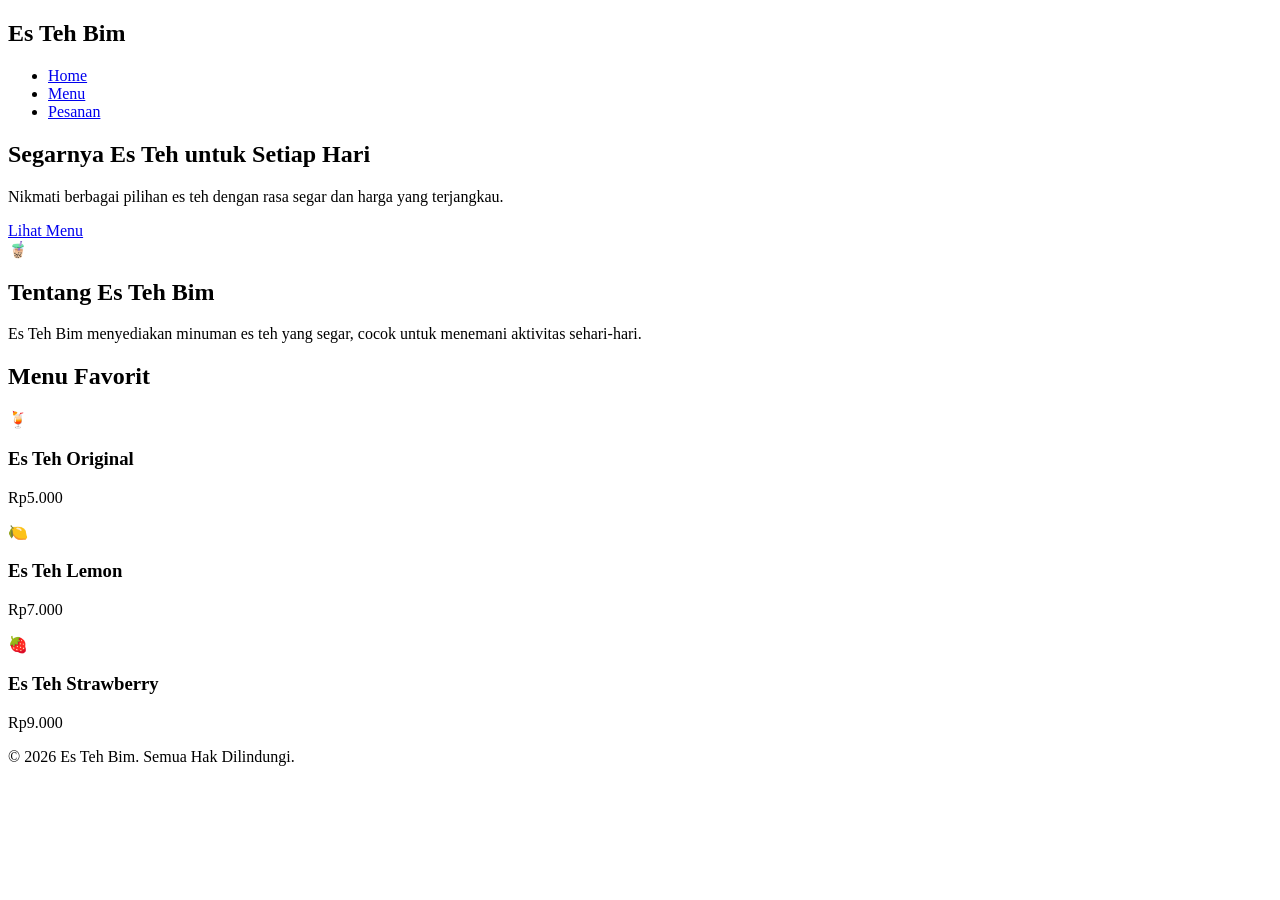
==== index.html @ 72423c49 "indexa" ====
<!DOCTYPE html>
<html lang="id">
<head>
    <meta charset="UTF-8">
    <meta name="viewport" content="width=device-width, initial-scale=1.0">
    <title>Es Teh Bim</title>
    <link rel="stylesheet" href="style.css">
</head>

<body>

    <header>
        <nav class="navbar">
            <h1 class="logo">Es Teh Bim</h1>

            <ul class="nav-menu">
                <li><a href="index.html">Home</a></li>
                <li><a href="menu.html">Menu</a></li>
                <li><a href="pesanan.html">Pesanan</a></li>
            </ul>
        </nav>
    </header>

    <main>

        <section class="hero">
            <div class="hero-text">
                <h2>Segarnya Es Teh untuk Setiap Hari</h2>
                <p>
                    Nikmati berbagai pilihan es teh dengan rasa segar
                    dan harga yang terjangkau.
                </p>

                <a href="menu.html" class="btn">Lihat Menu</a>
            </div>

            <div class="hero-image">
                <div class="tea-glass">🧋</div>
            </div>
        </section>

        <section class="about">
            <h2>Tentang Es Teh Bim</h2>

            <p>
                Es Teh Bim menyediakan minuman es teh yang segar,
                cocok untuk menemani aktivitas sehari-hari.
            </p>
        </section>

        <section class="favorite">
            <h2>Menu Favorit</h2>

            <div class="product-container">

                <article class="product-card">
                    <div class="product-image">🍹</div>
                    <h3>Es Teh Original</h3>
                    <p>Rp5.000</p>
                </article>

                <article class="product-card">
                    <div class="product-image">🍋</div>
                    <h3>Es Teh Lemon</h3>
                    <p>Rp7.000</p>
                </article>

                <article class="product-card">
                    <div class="product-image">🍓</div>
                    <h3>Es Teh Strawberry</h3>
                    <p>Rp9.000</p>
                </article>

            </div>
        </section>

    </main>

    <footer>
        <p>&copy; 2026 Es Teh Bim. Semua Hak Dilindungi.</p>
    </footer>

</body>
</html>
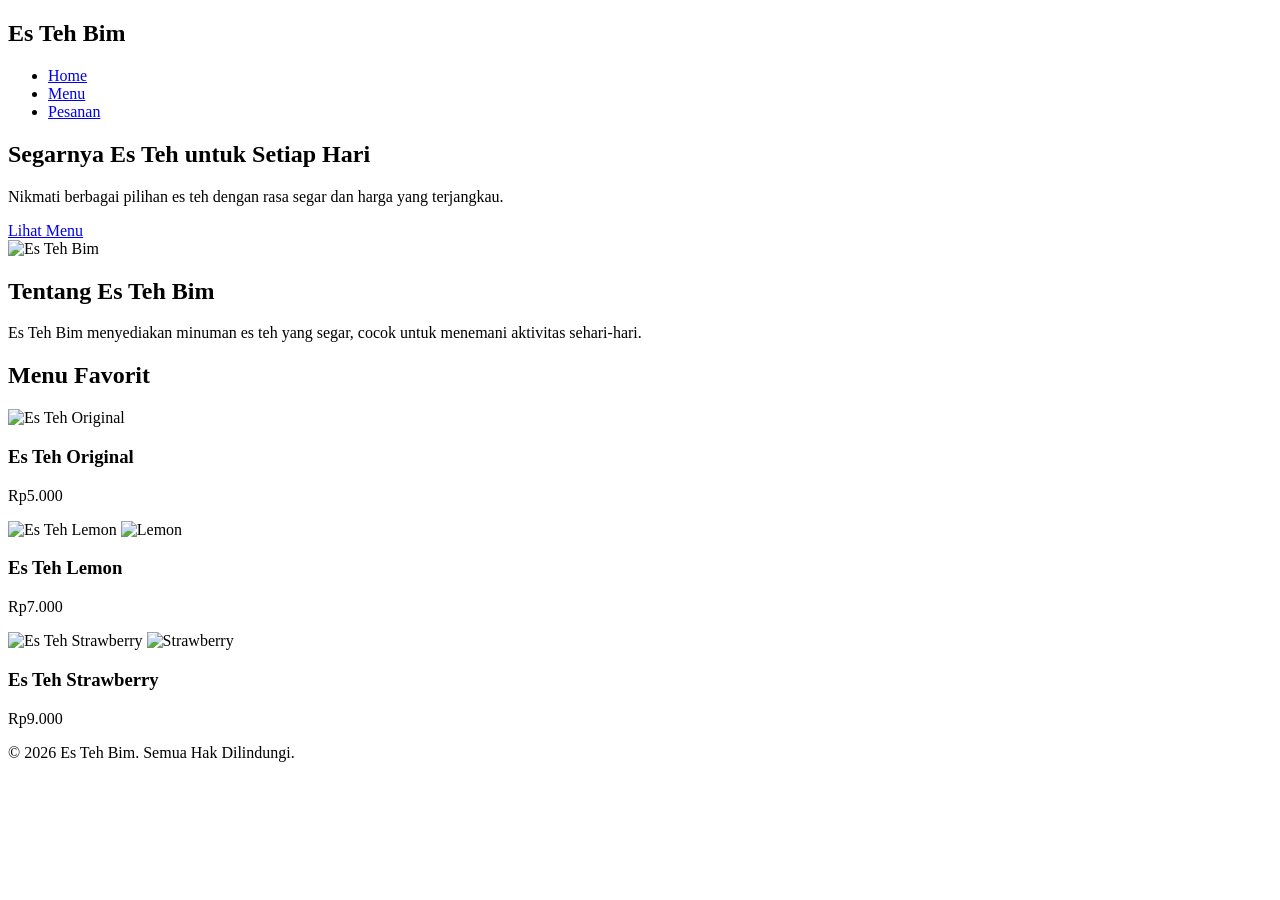
==== commit 57086c9e: "index new" ====
--- a/index.html
+++ b/index.html
@@ -23,9 +23,12 @@
 
     <main>
 
+        <!-- HERO -->
         <section class="hero">
+
             <div class="hero-text">
                 <h2>Segarnya Es Teh untuk Setiap Hari</h2>
+
                 <p>
                     Nikmati berbagai pilihan es teh dengan rasa segar
                     dan harga yang terjangkau.
@@ -35,49 +38,73 @@
             </div>
 
             <div class="hero-image">
-                <div class="tea-glass">🧋</div>
+                <img src="esteh.png" alt="Es Teh Bim">
             </div>
+
         </section>
 
+
+        <!-- TENTANG -->
         <section class="about">
+
             <h2>Tentang Es Teh Bim</h2>
 
             <p>
                 Es Teh Bim menyediakan minuman es teh yang segar,
                 cocok untuk menemani aktivitas sehari-hari.
             </p>
+
         </section>
 
-        <section class="favorite">
-            <h2>Menu Favorit</h2>
 
-            <div class="product-container">
+        <!-- MENU FAVORIT -->
+    <section class="favorite">
+    <h2>Menu Favorit</h2>
 
-                <article class="product-card">
-                    <div class="product-image">🍹</div>
-                    <h3>Es Teh Original</h3>
-                    <p>Rp5.000</p>
-                </article>
+    <div class="product-container">
 
-                <article class="product-card">
-                    <div class="product-image">🍋</div>
-                    <h3>Es Teh Lemon</h3>
-                    <p>Rp7.000</p>
-                </article>
+        <article class="product-card">
+            <div class="product-image">
+                <img class="original" src="esteh.png" alt="Es Teh Original">
+            </div>
 
-                <article class="product-card">
-                    <div class="product-image">🍓</div>
-                    <h3>Es Teh Strawberry</h3>
-                    <p>Rp9.000</p>
-                </article>
+            <h3>Es Teh Original</h3>
+            <p>Rp5.000</p>
+        </article>
 
+        <article class="product-card">
+            <div class="product-image">
+                <img class="tea-main" src="esteh.png" alt="Es Teh Lemon">
+                <img class="fruit lemon" src="lemon.webp" alt="Lemon">
             </div>
-        </section>
+
+            <h3>Es Teh Lemon</h3>
+            <p>Rp7.000</p>
+        </article>
+
+        <article class="product-card">
+            <div class="product-image">
+                <img class="tea-main" src="esteh.png" alt="Es Teh Strawberry">
+                <img class="fruit strawberry" src="strawberry.webp" alt="Strawberry">
+            </div>
+
+            <h3>Es Teh Strawberry</h3>
+            <p>Rp9.000</p>
+        </article>
+
+    </div>
+</section>
 
     </main>
 
+
+    <!-- FOOTER -->
     <footer>
-        <p>&copy; 2026 Es Teh Bim. Semua Hak Dilindungi.</p>
+
+        <p>
+            &copy; 2026 Es Teh Bim. Semua Hak Dilindungi.
+        </p>
+
     </footer>
 
 </body>
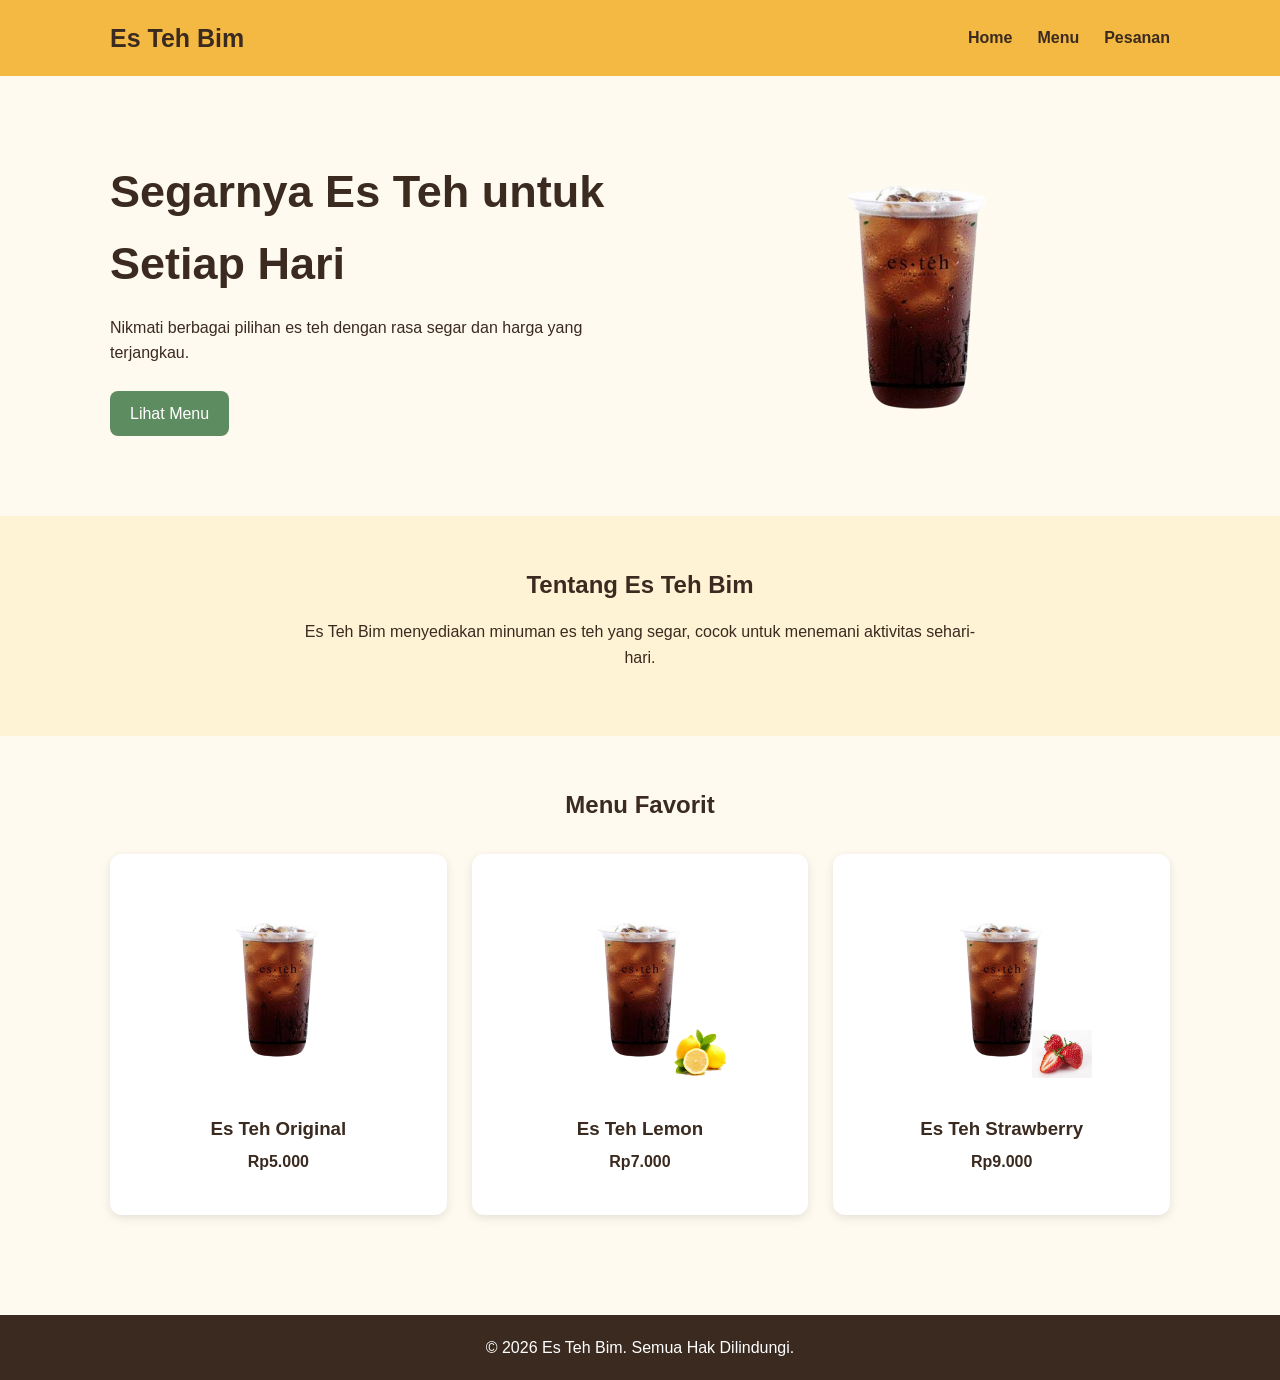
==== commit eb7afd50: "perbaikan html,js" ====
--- a/index.html
+++ b/index.html
@@ -65,7 +65,7 @@
 
         <article class="product-card">
             <div class="product-image">
-                <img class="original" src="esteh.png" alt="Es Teh Original">
+                <img class="tea-main" src="esteh.png" alt="Es Teh Original">
             </div>
 
             <h3>Es Teh Original</h3>
@@ -75,7 +75,7 @@
         <article class="product-card">
             <div class="product-image">
                 <img class="tea-main" src="esteh.png" alt="Es Teh Lemon">
-                <img class="fruit lemon" src="lemon.webp" alt="Lemon">
+                <img class="fruit lemon" src="Lemon.webp" alt="Lemon">
             </div>
 
             <h3>Es Teh Lemon</h3>
@@ -85,7 +85,7 @@
         <article class="product-card">
             <div class="product-image">
                 <img class="tea-main" src="esteh.png" alt="Es Teh Strawberry">
-                <img class="fruit strawberry" src="strawberry.webp" alt="Strawberry">
+                <img class="fruit strawberry" src="Strawberry.webp" alt="Strawberry">
             </div>
 
             <h3>Es Teh Strawberry</h3>
--- a/style.css
+++ b/style.css
@@ -0,0 +1,334 @@
+* {
+    margin: 0;
+    padding: 0;
+    box-sizing: border-box;
+}
+
+body {
+    font-family: Arial, sans-serif;
+    background-color: #fffaf0;
+    color: #3a2a1f;
+    line-height: 1.6;
+}
+
+/* Navbar */
+header {
+    background-color: #f4b942;
+}
+
+.navbar {
+    max-width: 1100px;
+    margin: auto;
+    padding: 18px 20px;
+    display: flex;
+    justify-content: space-between;
+    align-items: center;
+}
+
+.logo {
+    font-size: 25px;
+}
+
+.nav-menu {
+    display: flex;
+    gap: 25px;
+    list-style: none;
+}
+
+.nav-menu a {
+    text-decoration: none;
+    color: #3a2a1f;
+    font-weight: bold;
+}
+
+.nav-menu a:hover {
+    text-decoration: underline;
+}
+
+/* Hero */
+.hero {
+    max-width: 1100px;
+    margin: auto;
+    padding: 70px 20px;
+    display: flex;
+    justify-content: space-between;
+    align-items: center;
+    gap: 50px;
+}
+
+.hero-text {
+    flex: 1;
+}
+
+.hero-text h2 {
+    font-size: 45px;
+    margin-bottom: 15px;
+}
+
+.hero-text p {
+    margin-bottom: 25px;
+}
+
+.hero-image {
+    flex: 1;
+    display: flex;
+    justify-content: center;
+    align-items: center;
+}
+
+.hero-image img {
+    width: 250px;
+    height: 300px;
+    object-fit: contain;
+}
+
+/* Button */
+.btn {
+    display: inline-block;
+    padding: 10px 20px;
+    background-color: #5e8c61;
+    color: white;
+    text-decoration: none;
+    border: none;
+    border-radius: 8px;
+    font-size: 16px;
+    cursor: pointer;
+}
+
+.btn:hover {
+    opacity: 0.8;
+}
+
+/* Section */
+.about,
+.favorite,
+.menu-section,
+.order-section {
+    max-width: 1100px;
+    margin: auto;
+    padding: 50px 20px;
+    text-align: center;
+}
+
+.about {
+    max-width: 100%;
+    background-color: #fff3d6;
+}
+
+.about p {
+    max-width: 700px;
+    margin: 15px auto;
+}
+
+/* Product */
+.product-container {
+    width: 100%;
+    display: grid;
+    grid-template-columns: repeat(3, minmax(0, 1fr));
+    gap: 25px;
+    margin-top: 30px;
+}
+
+.product-card {
+    width: 100%;
+    min-width: 0;
+    background-color: white;
+    padding: 25px;
+    border-radius: 12px;
+    box-shadow: 0 3px 10px rgba(0, 0, 0, 0.1);
+}
+
+/* Foto Produk */
+.product-image {
+    width: 100%;
+    height: 220px;
+    margin-bottom: 15px;
+    position: relative;
+    display: flex;
+    justify-content: center;
+    align-items: center;
+    border-radius: 10px;
+}
+
+.product-image .tea-main {
+    width: 150px !important;
+    height: 200px !important;
+    object-fit: contain;
+    position: relative;
+    z-index: 1;
+}
+
+.product-image .fruit {
+    position: absolute;
+    width: 60px !important;
+    height: 60px !important;
+    object-fit: contain;
+    display: block !important;
+    visibility: visible !important;
+    opacity: 1 !important;
+    z-index: 2;
+}
+
+.product-image .lemon {
+    left: calc(50% + 30px);
+    bottom: 15px;
+}
+
+.product-image .strawberry {
+    left: calc(50% + 30px);
+    bottom: 15px;
+}
+
+.product-card h3 {
+    margin-bottom: 5px;
+}
+
+.product-card p {
+    margin-bottom: 15px;
+    font-weight: bold;
+}
+
+/* Tombol Produk */
+.product-card .btn {
+    width: auto;
+    min-width: 90px;
+}
+
+/* Menu */
+.menu-description {
+    margin-top: 10px;
+}
+
+.cart {
+    margin-top: 50px;
+    padding: 25px;
+    background-color: #fff3d6;
+    border-radius: 12px;
+}
+
+#cart-list {
+    margin: 20px 0;
+}
+
+#cart-list p {
+    margin-bottom: 8px;
+}
+
+/* Form */
+.order-section {
+    max-width: 600px;
+}
+
+#order-form {
+    background-color: white;
+    margin-top: 30px;
+    padding: 30px;
+    border-radius: 12px;
+    box-shadow: 0 3px 10px rgba(0, 0, 0, 0.1);
+    text-align: left;
+}
+
+.form-group {
+    margin-bottom: 20px;
+}
+
+.form-group label {
+    display: block;
+    margin-bottom: 5px;
+    font-weight: bold;
+}
+
+.form-group input,
+.form-group select {
+    width: 100%;
+    padding: 12px;
+    border: 1px solid #ccc;
+    border-radius: 7px;
+    font-size: 15px;
+}
+
+#order-result {
+    margin-top: 25px;
+    padding: 15px;
+}
+
+/* Footer */
+footer {
+    margin-top: 50px;
+    padding: 20px;
+    background-color: #3a2a1f;
+    color: white;
+    text-align: center;
+}
+
+/* Tablet */
+@media (max-width: 768px) {
+    .navbar {
+        flex-direction: column;
+        gap: 10px;
+    }
+
+    .nav-menu {
+        gap: 15px;
+    }
+
+    .hero {
+        flex-direction: column;
+        text-align: center;
+        padding: 50px 20px;
+    }
+
+    .hero-text h2 {
+        font-size: 32px;
+    }
+
+    .product-container {
+        grid-template-columns: repeat(2, minmax(0, 1fr));
+    }
+
+    .product-image .lemon,
+    .product-image .strawberry {
+        left: calc(50% + 30px);
+    }
+}
+
+/* HP */
+@media (max-width: 480px) {
+    .nav-menu {
+        gap: 10px;
+        font-size: 14px;
+    }
+
+    .product-container {
+        grid-template-columns: 1fr;
+    }
+
+    .hero-text h2 {
+        font-size: 28px;
+    }
+
+    .hero-image img {
+        width: 220px;
+        height: 270px;
+    }
+
+    .product-image {
+        height: 230px;
+    }
+
+    .product-image .tea-main {
+        width: 150px !important;
+        height: 200px !important;
+    }
+
+    .product-image .fruit {
+        width: 60px !important;
+        height: 60px !important;
+    }
+
+    .product-image .lemon,
+    .product-image .strawberry {
+        left: calc(50% + 30px);
+        bottom: 15px;
+    }
+}
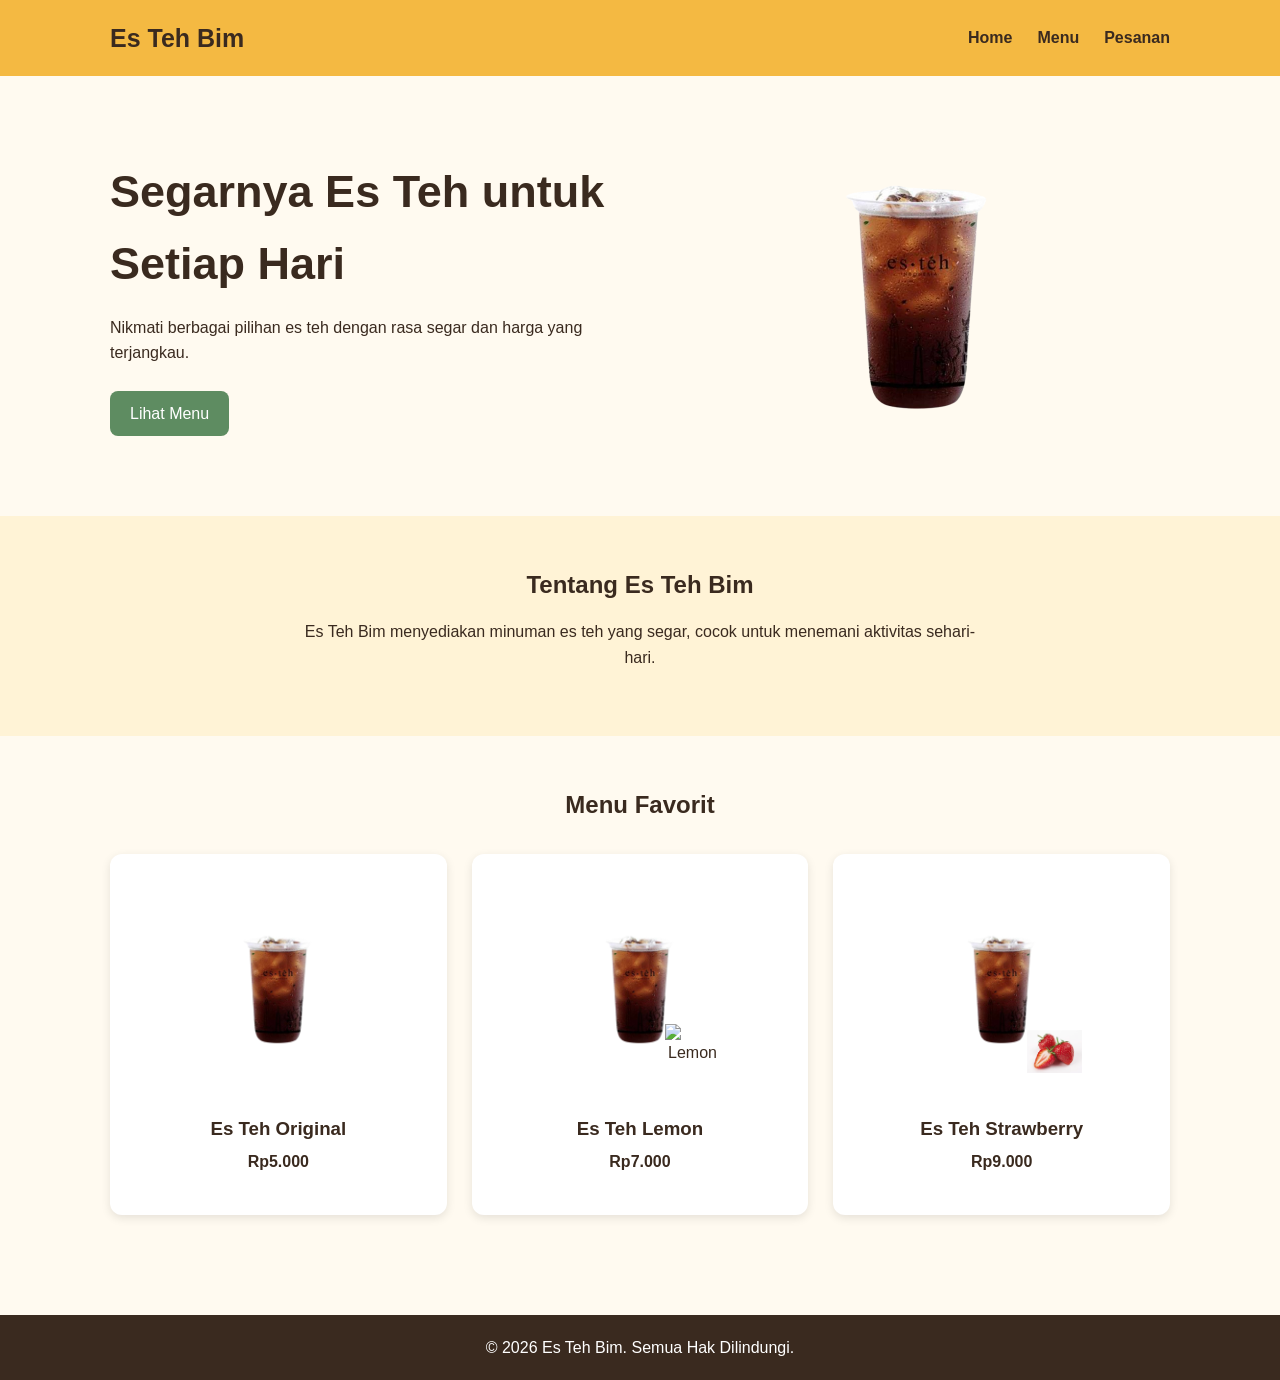
==== commit 98fb94eb: "merevisi semua" ====
--- a/index.html
+++ b/index.html
@@ -9,6 +9,7 @@
 
 <body>
 
+    <!-- NAVBAR -->
     <header>
         <nav class="navbar">
             <h1 class="logo">Es Teh Bim</h1>
@@ -43,7 +44,6 @@
 
         </section>
 
-
         <!-- TENTANG -->
         <section class="about">
 
@@ -56,55 +56,88 @@
 
         </section>
 
+        <!-- MENU FAVORIT -->
+        <section class="favorite">
 
-        <!-- MENU FAVORIT -->
-    <section class="favorite">
-    <h2>Menu Favorit</h2>
+            <h2>Menu Favorit</h2>
 
-    <div class="product-container">
+            <div class="product-container">
 
-        <article class="product-card">
-            <div class="product-image">
-                <img class="tea-main" src="esteh.png" alt="Es Teh Original">
+                <!-- ES TEH ORIGINAL -->
+                <article class="product-card">
+
+                    <div class="product-image">
+                        <img
+                            class="original"
+                            src="esteh.png"
+                            alt="Es Teh Original"
+                        >
+                    </div>
+
+                    <h3>Es Teh Original</h3>
+                    <p>Rp5.000</p>
+
+                </article>
+
+                <!-- ES TEH LEMON -->
+                <article class="product-card">
+
+                    <div class="product-image">
+
+                        <img
+                            class="tea-main"
+                            src="esteh.png"
+                            alt="Es Teh Lemon"
+                        >
+
+                        <img
+                            class="fruit lemon"
+                            src="lemon.webp"
+                            alt="Lemon"
+                        >
+
+                    </div>
+
+                    <h3>Es Teh Lemon</h3>
+                    <p>Rp7.000</p>
+
+                </article>
+
+                <!-- ES TEH STRAWBERRY -->
+                <article class="product-card">
+
+                    <div class="product-image">
+
+                        <img
+                            class="tea-main"
+                            src="esteh.png"
+                            alt="Es Teh Strawberry"
+                        >
+
+                        <img
+                            class="fruit strawberry"
+                            src="strawberry.png"
+                            alt="Strawberry"
+                        >
+
+                    </div>
+
+                    <h3>Es Teh Strawberry</h3>
+                    <p>Rp9.000</p>
+
+                </article>
+
             </div>
 
-            <h3>Es Teh Original</h3>
-            <p>Rp5.000</p>
-        </article>
-
-        <article class="product-card">
-            <div class="product-image">
-                <img class="tea-main" src="esteh.png" alt="Es Teh Lemon">
-                <img class="fruit lemon" src="Lemon.webp" alt="Lemon">
-            </div>
-
-            <h3>Es Teh Lemon</h3>
-            <p>Rp7.000</p>
-        </article>
-
-        <article class="product-card">
-            <div class="product-image">
-                <img class="tea-main" src="esteh.png" alt="Es Teh Strawberry">
-                <img class="fruit strawberry" src="Strawberry.webp" alt="Strawberry">
-            </div>
-
-            <h3>Es Teh Strawberry</h3>
-            <p>Rp9.000</p>
-        </article>
-
-    </div>
-</section>
+        </section>
 
     </main>
 
-
     <!-- FOOTER -->
     <footer>
-
         <p>
             &copy; 2026 Es Teh Bim. Semua Hak Dilindungi.
         </p>
-
     </footer>
 
 </body>
--- a/style.css
+++ b/style.css
@@ -147,38 +147,42 @@
     display: flex;
     justify-content: center;
     align-items: center;
+    overflow: visible;
     border-radius: 10px;
 }
 
-.product-image .tea-main {
-    width: 150px !important;
-    height: 200px !important;
+/* Semua gelas di kartu produk */
+.product-image .tea-main,
+.product-image .original {
+    width: 120px !important;
+    height: 170px !important;
     object-fit: contain;
     position: relative;
     z-index: 1;
 }
 
+/* Buah Lemon dan Strawberry */
 .product-image .fruit {
     position: absolute;
-    width: 60px !important;
-    height: 60px !important;
+    width: 55px !important;
+    height: 55px !important;
     object-fit: contain;
-    display: block !important;
-    visibility: visible !important;
-    opacity: 1 !important;
     z-index: 2;
 }
 
+/* Lemon */
 .product-image .lemon {
-    left: calc(50% + 30px);
-    bottom: 15px;
-}
-
+    left: calc(50% + 25px);
+    bottom: 20px;
+}
+
+/* Strawberry */
 .product-image .strawberry {
-    left: calc(50% + 30px);
-    bottom: 15px;
-}
-
+    left: calc(50% + 25px);
+    bottom: 20px;
+}
+
+/* Nama produk */
 .product-card h3 {
     margin-bottom: 5px;
 }
@@ -263,6 +267,7 @@
 
 /* Tablet */
 @media (max-width: 768px) {
+
     .navbar {
         flex-direction: column;
         gap: 10px;
@@ -286,14 +291,27 @@
         grid-template-columns: repeat(2, minmax(0, 1fr));
     }
 
+    .product-image .tea-main,
+    .product-image .original {
+        width: 115px !important;
+        height: 165px !important;
+    }
+
+    .product-image .fruit {
+        width: 50px !important;
+        height: 50px !important;
+    }
+
     .product-image .lemon,
     .product-image .strawberry {
-        left: calc(50% + 30px);
+        left: calc(50% + 25px);
+        bottom: 20px;
     }
 }
 
 /* HP */
 @media (max-width: 480px) {
+
     .nav-menu {
         gap: 10px;
         font-size: 14px;
@@ -313,22 +331,23 @@
     }
 
     .product-image {
-        height: 230px;
-    }
-
-    .product-image .tea-main {
-        width: 150px !important;
-        height: 200px !important;
+        height: 220px;
+    }
+
+    .product-image .tea-main,
+    .product-image .original {
+        width: 110px !important;
+        height: 160px !important;
     }
 
     .product-image .fruit {
-        width: 60px !important;
-        height: 60px !important;
+        width: 50px !important;
+        height: 50px !important;
     }
 
     .product-image .lemon,
     .product-image .strawberry {
-        left: calc(50% + 30px);
-        bottom: 15px;
+        left: calc(50% + 20px);
+        bottom: 20px;
     }
 }
